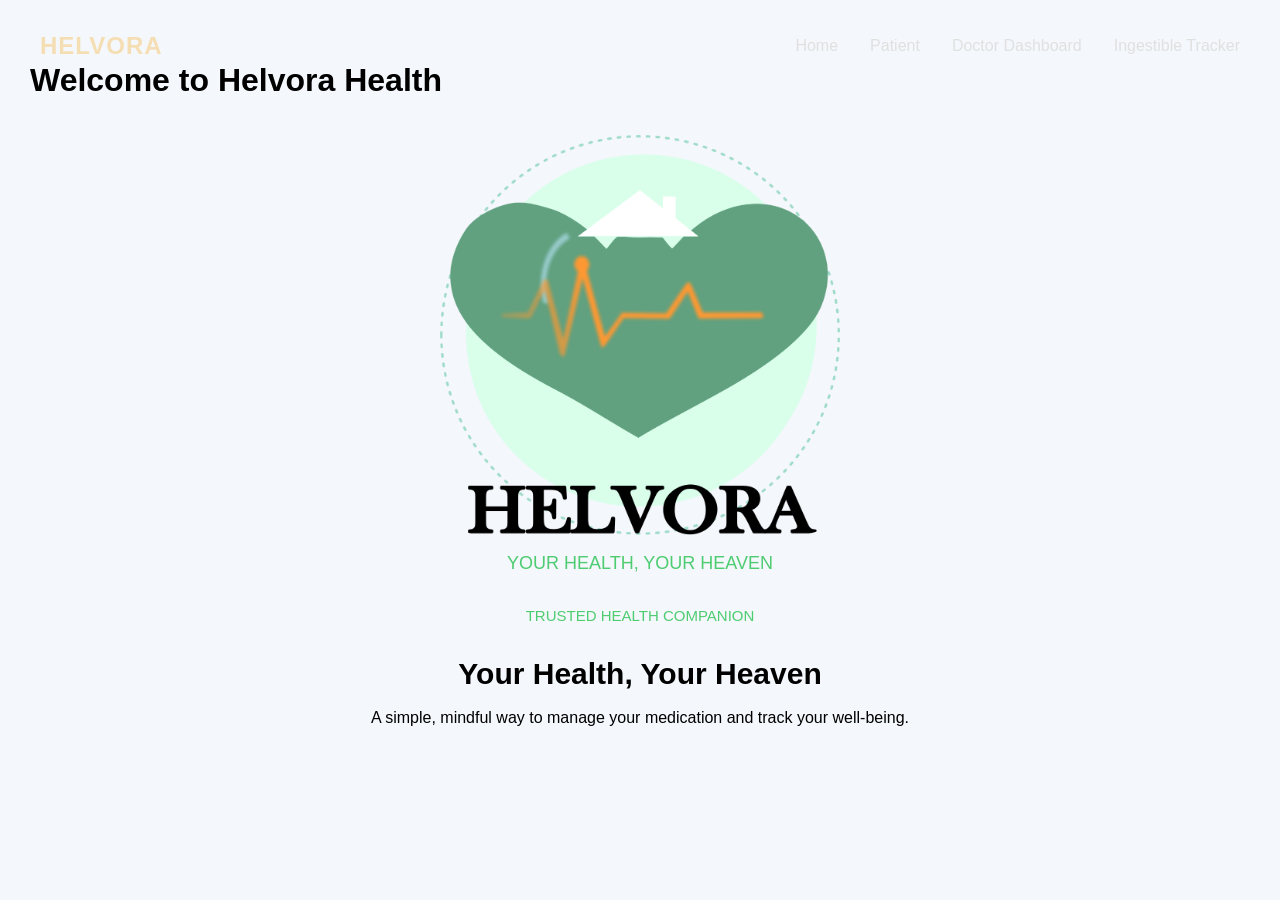
==== index.html @ a6bd940d "new" ====
<!DOCTYPE html>
<html lang="en">
<head>
<meta charset="UTF-8">
<meta name="viewport" content="width=device-width, initial-scale=1.0">
<title>HELVORA HEALTH</title>
<link rel="stylesheet" href="style.css">
</head>
<body>
 
<!-----
    <div>
        <nav>
            <a class="active" href="index.html">Home</a>
            <a class="active" href="patient.html">Patient</a>
            <a class="active" href="doctor.html">Doctor Dashboard</a>
            <a class="active" href="ingestible.html">Ingestible Tracker</a>
        </nav>
    </div>

-->

<nav class="navbar">
<div class="nav-container">
<a href="#" class="nav-logo">HELVORA</a>
<ul class="nav-menu">
<li class="nav-item"><a href="index.html" class="nav-link">Home</a></li>
<li class="nav-item"><a href="patient.html" class="nav-link">Patient</a></li>
<li class="nav-item"><a href="doctor.html" class="nav-link">Doctor Dashboard</a></li>
<li class="nav-item"><a href="ingestible.html" class="nav-link">Ingestible Tracker</a></li>
</ul>
</div>
</nav>

<h1>Welcome to Helvora Health</h1>
<br>
<br>
<img src="helvora.png" alt="helvora logo" class="profile-img">
<br>

<div class="text-container">
<div class="p1">
    <p>YOUR HEALTH, YOUR HEAVEN</p>
</div>
<br>
<div class="p2">
    <p>TRUSTED HEALTH COMPANION</p>
</div>


<br>
<div>
    <p class="p3"><strong>Your Health, Your Heaven</strong></p>
</div>
<br>

<p>A simple, mindful way to manage your medication and track your well-being.</p>
</div>
</body>
</html>
---- style.css ----
/*Patient dashboard*/

*{
    margin:0;
    padding:0;
    box-sizing:border-box;
    font-family:Arial, sans-serif;
}

body{
    background:#f4f7fb;
    padding:20px;
}

.dashboard{
    max-width:1400px;
    margin:auto;
}

header{
    background:#2563eb;
    color:white;
    padding:20px;
    border-radius:12px;
    margin-bottom:20px;
}

header h1{
    margin-bottom:8px;
}

.grid-container{
    display:grid;
    grid-template-columns:repeat(auto-fit, minmax(350px, 1fr));
    gap:20px;
}

.card{
    background:white;
    border-radius:12px;
    padding:20px;
    box-shadow:0 4px 12px rgba(0,0,0,0.08);
}

.card h2{
    margin-bottom:15px;
    color:#1e3a8a;
}

table{
    width:100%;
    border-collapse:collapse;
}

table th,
table td{
    border:1px solid #ddd;
    padding:10px;
    text-align:left;
}

table th{
    background:#e8f0ff;
}

.reminder{
    background:#fff8e1;
    padding:15px;
    border-left:5px solid orange;
    border-radius:8px;
}

.btn{
    display:block;
    width:100%;
    margin-top:10px;
    padding:12px;
    border:none;
    border-radius:8px;
    background:#2563eb;
    color:white;
    cursor:pointer;
    transition:0.3s;
}

.btn:hover{
    background:#1d4ed8;
}

textarea{
    width:100%;
    min-height:120px;
    padding:10px;
    margin-top:10px;
    border:1px solid #ccc;
    border-radius:8px;
}

.status{
    margin-top:15px;
    color:green;
    font-weight:bold;
}

.device-box{
    background:#eef7ff;
    padding:15px;
    border-radius:8px;
    margin-bottom:15px;
}

ul{
    margin-left:20px;
    line-height:2;
}

@media(max-width:768px){
    .grid-container{
        grid-template-columns:1fr;
    }
}


/*Doctor dashboard*?
*{
    margin:0;
    padding:0;
    box-sizing:border-box;
    font-family:Arial, sans-serif;
}

body{
    background:#f4f7fc;
}

.dashboard{
    padding:20px;
}

header{
    margin-bottom:25px;
}

header h1{
    color:#1f3b73;
}

header p{
    color:#666;
}

.cards{
    display:grid;
    grid-template-columns:repeat(auto-fit,minmax(300px,1fr));
    gap:20px;
}

.card{
    background:#fff;
    padding:20px;
    border-radius:15px;
    box-shadow:0 4px 12px rgba(0,0,0,0.08);
}

.large{
    grid-column:span 2;
}

.card h2{
    margin-bottom:15px;
    color:#1f3b73;
}

/* Compliance */

.compliance{
    text-align:center;
}

.circle{
    width:120px;
    height:120px;
    border-radius:50%;
    margin:auto;
    border:10px solid #28a745;
    display:flex;
    justify-content:center;
    align-items:center;
}

.circle span{
    font-size:28px;
    font-weight:bold;
    color:#28a745;
}

/* Alerts */

.alert{
    padding:12px;
    margin-bottom:10px;
    border-radius:8px;
}

.critical{
    background:#ffe5e5;
    border-left:5px solid red;
}

.warning{
    background:#fff3cd;
    border-left:5px solid orange;
}

.info{
    background:#d1ecf1;
    border-left:5px solid #17a2b8;
}

/* Location */

.location-box p{
    margin:8px 0;
}

button{
    margin-top:10px;
    padding:10px 15px;
    border:none;
    background:#1f3b73;
    color:white;
    border-radius:6px;
    cursor:pointer;
}

button:hover{
    background:#162c58;
}

/* Reports */

.report{
    display:flex;
    justify-content:space-between;
    flex-wrap:wrap;
    margin-bottom:20px;
}

.metric{
    background:#f8f9fa;
    padding:15px;
    border-radius:10px;
    width:30%;
    text-align:center;
}

.chart{
    height:220px;
    display:flex;
    align-items:flex-end;
    gap:15px;
}

.bar{
    flex:1;
    background:#1f3b73;
    border-radius:8px 8px 0 0;
}

@media(max-width:768px){

    .large{
        grid-column:span 1;
    }

    .metric{
        width:100%;
        margin-bottom:10px;
    }
}


/* Ingestible Tracker*/

*{
    margin:0;
    padding:0;
    box-sizing:border-box;
    font-family:Arial, sans-serif;
}

body{
    background:#f4f7fb;
    padding:30px;
}

.dashboard{
    max-width:1200px;
    margin:auto;
}

header{
    text-align:center;
    margin-bottom:40px;
}

header h1{
    color:#1f3c88;
    margin-bottom:10px;
}

header p{
    color:#666;
    font-size:18px;
}

.cards{
    display:grid;
    grid-template-columns:repeat(auto-fit,minmax(250px,1fr));
    gap:20px;
}

.card{
    background:#fff;
    border-radius:15px;
    padding:25px;
    box-shadow:0 5px 15px rgba(0,0,0,0.08);
    transition:0.3s;
}

.card:hover{
    transform:translateY(-5px);
}

.icon{
    font-size:45px;
    margin-bottom:15px;
}

.card h2{
    color:#222;
    margin-bottom:10px;
    font-size:20px;
}

.card p{
    color:#666;
    line-height:1.5;
    margin-bottom:15px;
}

.status{
    padding:8px 15px;
    border-radius:20px;
    color:#fff;
    font-size:14px;
}

.active{
    background:#ff9800;
}

.success{
    background:#4caf50;
}

.process-flow{
    margin-top:50px;
    background:#fff;
    padding:30px;
    border-radius:15px;
    box-shadow:0 5px 15px rgba(0,0,0,0.08);
}

.process-flow h2{
    text-align:center;
    color:#1f3c88;
    margin-bottom:25px;
}

.flow{
    display:flex;
    justify-content:center;
    align-items:center;
    flex-wrap:wrap;
    gap:15px;
}

.step{
    background:#1f3c88;
    color:#fff;
    padding:15px 20px;
    border-radius:10px;
    font-weight:bold;
}

.arrow{
    font-size:24px;
    color:#1f3c88;
}

@media(max-width:768px){

    .flow{
        flex-direction:column;
    }

    .arrow{
        transform:rotate(90deg);
    }
}



* Navbar Styling */
.navbar {
    background-color: black;
    padding: 1rem 2rem;
    position: sticky;
    top: 0;
    z-index: 100;
}

.nav-container {
    display: flex;
    justify-content: space-between;
    align-items: center;
    max-width: 1200px;
    margin: 0 auto;
}

.nav-logo {
    color: wheat;
    font-size: 1.5rem;
    font-weight: bold;
    text-decoration: none;
    letter-spacing: 1px;
}

.nav-menu {
    display: flex;
    list-style: none;
    gap: 2rem;
}

.nav-link {
    color: #e0e0e0;
    text-decoration: none;
    font-size: 1rem;
    transition: color 0.3s ease;
}

/* Hover effect */
.nav-link:hover {
    color: #4ecc71;
}

/* Responsive Media Query for Mobile (Screens under 768px) */
@media screen and (max-width: 768px) {
    .nav-container {
        flex-direction: column;
        gap: 1rem;
    }

    .nav-menu {
        flex-direction: column;
        align-items: center;
        gap: 1rem;
        width: 100%;
    }

    .nav-item {
        width: 100%;
        text-align: center;
    }

    .nav-link {
        display: block;
        padding: 0.5rem 0;
    }
}

.profile-img {
    width: 400px;
    height: 400px;
    border-radius: 10%;
    display: block;
    margin-left: auto;
    margin-right: auto;
    
    /*object-fit: cover;*/
    /*border: 4px solid #ffffff;*/
    /*position: absolute;*/
    /*bottom: -50px; Pulls half the image down into the content area */
    /*box-shadow: 0 4px 10px rgba(0, 0, 0, 0.15);*/
}

.p1 {font-size: 18px;
    color: #4ecc71;
}

.p2 {font-size: 15px;
    color: #4ecc71;
    margin: 15px;

}

.p3 {font-size: 30px;
    color: black;

}

.text-container {
    text-align: center;
}
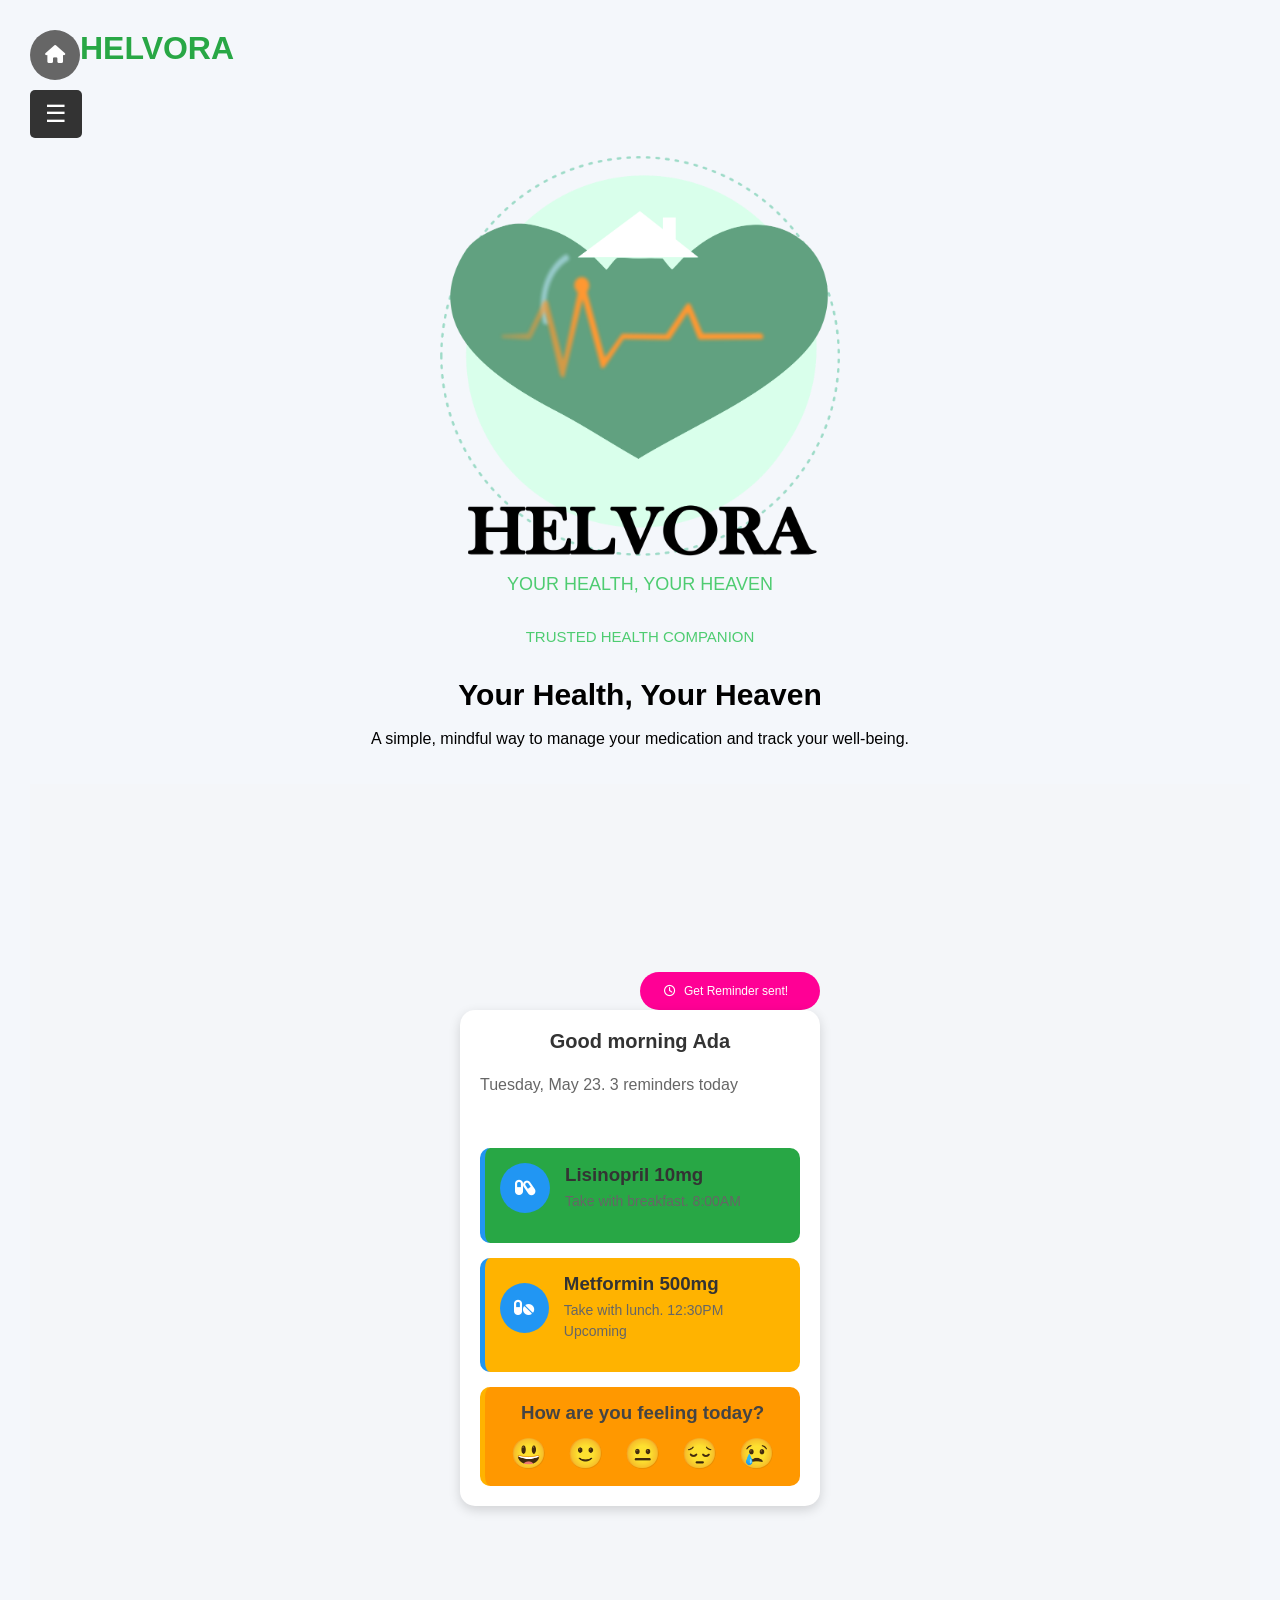
==== commit 4016263b: "Initial comitt" ====
--- a/index.html
+++ b/index.html
@@ -5,6 +5,9 @@
 <meta name="viewport" content="width=device-width, initial-scale=1.0">
 <title>HELVORA HEALTH</title>
 <link rel="stylesheet" href="style.css">
+
+<link rel="stylesheet" href="https://cdnjs.cloudflare.com/ajax/libs/font-awesome/6.5.1/css/all.min.css">
+
 </head>
 <body>
  
@@ -19,7 +22,7 @@
     </div>
 
 -->
-
+<!------
 <nav class="navbar">
 <div class="nav-container">
 <a href="#" class="nav-logo">HELVORA</a>
@@ -31,12 +34,47 @@
 </ul>
 </div>
 </nav>
+--->
+<div class="icon-container">
+<div class="icon1">
+<i class="fas fa-home"></i>
+</div>
+<h1>HELVORA</h1>
 
-<h1>Welcome to Helvora Health</h1>
+<!-----
+<div class="started-btn">
+
+        <button class="start-btn">
+        Get Started For Free
+        </button>
+</div>
+--->
+
+</div>
+
+
+<div class="menu-container">
+<button class="menu-icon" onclick="toggleMenu()">
+    ☰
+</button>
+
+<div id="dropdownMenu" class="dropdown-menu">
+<a href="index.html">Home</a>
+<a href="login.html">Patient Dashboard</a>
+<a href="login.html">Doctor Dashboard</a>
+<a href="ingestible.html">Ingestible Tracker</a>
+</div>
+</div>
+
+
+
+
+
 <br>
 <br>
 <img src="helvora.png" alt="helvora logo" class="profile-img">
 <br>
+
 
 <div class="text-container">
 <div class="p1">
@@ -56,5 +94,80 @@
 
 <p>A simple, mindful way to manage your medication and track your well-being.</p>
 </div>
+
+
+
+
+
+
+
+
+
+<script src="script.js"></script>
+
 </body>
+
+
+<br>
+<br>
+
+<body2>
+<!---- Medication Drug --->
+
+<div class="card-flex">
+    <div class="get-btn">
+        <button class="reminder-btn">
+        <i class="fa-regular fa-clock"></i>
+        Get Reminder sent!
+        </button>
+    </div>
+
+<div class="card">
+<h2>Good morning Ada</h2>
+<p>Tuesday, May 23. 3 reminders today</p>
+<br>
+<br>
+
+<!-- Drug 1 -->
+<div class="section">
+<div class="icon">
+<i class="fas fa-capsules"></i>
+</div>
+<div class="details">
+<h3>Lisinopril 10mg</h3>
+<p>Take with  breakfast. 8:00AM</p>
+
+</div>
+</div>
+
+<!-- Drug 2 -->
+<div class="section2">
+<div class="icon">
+<i class="fas fa-pills"></i>
+</div>
+<div class="details">
+<h3>Metformin 500mg</h3>
+<p>Take with lunch. 12:30PM Upcoming</p>
+</div>
+</div>
+
+<!-- Feeling Section -->
+<div class="feeling-section">
+<h3>How are you feeling today?</h3>
+<div class="emojis">
+<span class="emoji">😃</span>
+<span class="emoji">🙂</span>
+<span class="emoji">😐</span>
+<span class="emoji">😔</span>
+<span class="emoji">😢</span>
+</div>
+</div>
+
+</div>
+</div>
+
+<script src="script.js"></script>
+</body2>
+
+
 </html>
--- a/style.css
+++ b/style.css
@@ -1,3 +1,41 @@
+.icon-container{
+    display: flex;
+}
+
+.icon-container h1{
+    color: #28a745;
+    
+}
+
+
+
+
+.start-btn {
+        background: rgb(255, 0, 149);
+        color:white;
+        border:none;
+        padding:8px 12px;
+        border-radius:30px;
+        font-size:12px;
+        font-weight:600px;
+        cursor:pointer;
+        
+        
+}
+
+.icon1{
+    background-color: #666;
+    width:50px;
+    height:50px;
+    
+    color:white;
+    border-radius:50%;
+    display:flex;
+    justify-content:center;
+    align-items:center;
+    font-size:18px;
+}
+
 /*Patient dashboard*/
 
 *{
@@ -512,4 +550,290 @@
 
 .text-container {
     text-align: center;
-}+}
+
+
+
+/* Menu icon css */
+body {
+    font-family: Arial, sans-serif;
+}
+
+.menu-container {
+    position: relative;
+    display: inline-block;
+}
+
+.menu-icon {
+    font-size: 24px;
+    padding: 10px 15px;
+    border: none;
+    background: #333;
+    color: white;
+    cursor: pointer;
+    border-radius: 5px;
+}
+
+.dropdown-menu {
+    display: none;
+    position: absolute;
+    top: 50px;
+    left: 0;
+    min-width: 180px;
+    background: white;
+    box-shadow: 0 4px 8px rgba(0,0,0,0.2);
+    border-radius: 5px;
+    overflow: hidden;
+}
+
+.dropdown-menu a {
+    display: block;
+    padding: 12px;
+    text-decoration: none;
+    color: #333;
+}
+
+.dropdown-menu a:hover {
+    background: #f1f1f1;
+}
+
+.show {
+    display: block;
+}
+
+
+/* ********LOGIN PAGE***** */
+    *{
+        margin:0;
+        padding:0;
+        box-sizing:border-box;
+        font-family:Arial, sans-serif;
+    } 
+
+    body1{
+        height:100vh;
+        display:flex;
+        justify-content:center;
+        align-items:center;
+        background:linear-gradient(135deg, #4facfe, #00f2fe);
+    }
+
+    .login-container{
+        background:#fff;
+        padding:30px;
+        width:350px;
+        border-radius:12px;
+        box-shadow:0 4px 15px rgba(0,0,0,0.2);
+    }
+
+    .login-container h2{
+        text-align:center;
+        margin-bottom:20px;
+        color:#333;
+    }
+
+    .input-group{
+        margin-bottom:15px;
+    }
+
+    .input-group label{
+        display:block;
+        margin-bottom:5px;
+        color:#555;
+    }
+
+    .input-group input{
+        width:100%;
+        padding:12px;
+        border:1px solid #ccc;
+        border-radius:6px;
+        font-size:16px;
+    }
+
+    .btn-login{
+        width:100%;
+        padding:12px;
+        border:none;
+        border-radius:6px;
+        background:#4facfe;
+        color:white;
+        font-size:16px;
+        cursor:pointer;
+        transition:0.3s;
+    }
+
+    .btn-login:hover{
+        background:#2f8df5;
+    }
+
+    #message{
+        margin-top:15px;
+        text-align:center;
+        font-size:14px;
+    }
+
+
+/* *****Logout btn***** */
+.logout-btn {
+    padding: 10px 20px;
+    border: none;
+    border-radius: 5px;
+    cursor: pointer;
+    background: #1d4ed8;
+    color: white;
+    font-size: 16px;
+
+}
+
+.btn-container {
+    display: flex;
+    justify-content: flex-end;
+    margin: 5px 50px;
+}
+
+
+
+/* ---*********** Medication Track Card **************88---*/
+*{
+    margin:0;
+    padding:0;
+    box-sizing:border-box;
+    font-family:Arial, sans-serif;
+}
+
+body2{
+    background:#f4f6f9;
+    display:flex;
+    justify-content:center;
+    align-items:center;
+    min-height:100vh;
+    padding:20px;
+}
+
+.card{
+    width:360px;
+    background:#fff;
+    border-radius:15px;
+    padding:20px;
+    box-shadow:0 4px 12px rgba(0,0,0,0.15);
+}
+
+.card h2{
+    text-align:center;
+    color:#333;
+    margin-bottom:20px;
+}
+
+/* Sections */
+.section{
+    display:flex;
+    align-items:center;
+    gap:15px;
+    background-color: #28a745;
+    border-left:5px solid #2196f3;
+    padding:15px;
+    border-radius:10px;
+    margin-bottom:15px;
+}
+
+.section2{
+    display:flex;
+    align-items:center;
+    gap:15px;
+    background-color: #ffb300;
+    border-left:5px solid #2196f3;
+    padding:15px;
+    border-radius:10px;
+    margin-bottom:15px;
+}
+
+.icon{
+    width:50px;
+    height:50px;
+    background:#2196f3;
+    color:white;
+    border-radius:50%;
+    display:flex;
+    justify-content:center;
+    align-items:center;
+    font-size:18px;
+}
+
+
+.details h3{
+    color:#333;
+    margin-bottom:5px;
+}
+
+.details p{
+    color:#666;
+    font-size:14px;
+    
+}
+
+/* Feeling Section */
+.feeling-section{
+    text-align:center;
+    background-color: #ff9800;
+    border-left:5px solid #ffb300;
+    padding:15px;
+    border-radius:10px;
+}
+
+.feeling-section h3{
+    color:#444;
+    margin-bottom:12px;
+}
+
+.emojis{
+    display:flex;
+    justify-content:space-around;
+    font-size:30px;
+}
+
+.emoji{
+    cursor:pointer;
+    transition:transform 0.3s;
+}
+
+.emoji:hover{
+    transform:scale(1.2);
+}
+
+/* Get reminder Button */
+.reminder-btn{
+        background: rgb(255, 0, 149);
+        color:white;
+        border:none;
+        padding:12px 24px;
+        border-radius:30px;
+        font-size:12px;
+        font-weight:600px;
+        cursor:pointer;
+        display:inline-flex;
+        align-items:center;
+        gap:8px;
+        transition:0.3s;
+        width: 50%;
+        
+    }
+
+    
+
+        .reminder-btn:hover{
+        background: #4facfe;
+        transform:translateY(-2px);
+    }
+
+
+    .card-flex {
+        display: flex;
+        flex-direction: column;
+        
+    }
+
+    .get-btn{
+        display: flex;
+        justify-content: flex-end;
+    }
+
